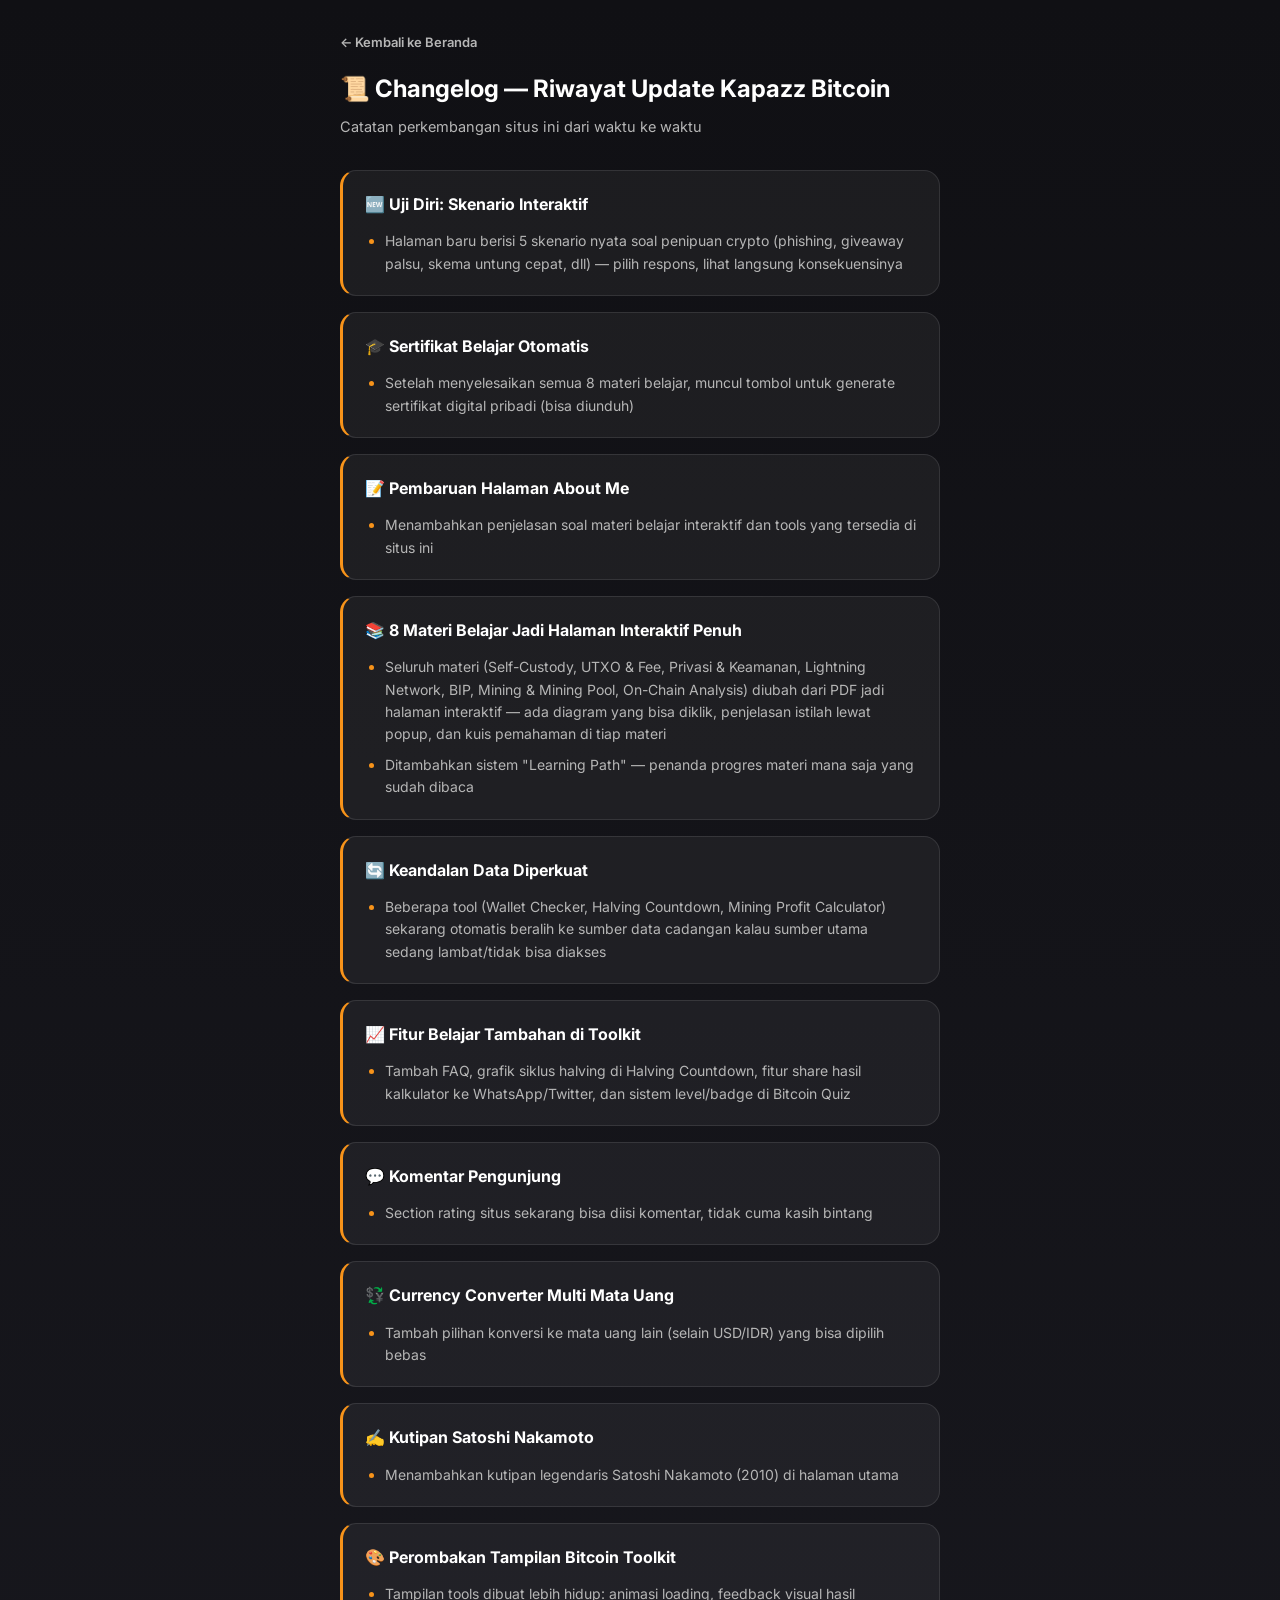
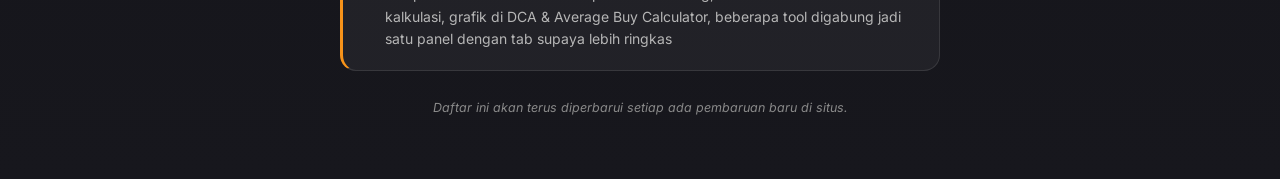
==== changelog/index.html @ 171863ab "update v 12.4 perbaikan banyak bug dan penambahan beberapa fitur baru" ====
<!DOCTYPE html>
<html lang="id">

<head>
    <meta charset="UTF-8">
    <meta name="viewport" content="width=device-width, initial-scale=1.0">
    <title>Changelog — Riwayat Update Kapazz Bitcoin</title>
    <meta name="description" content="Catatan perkembangan situs Kapazz Bitcoin dari waktu ke waktu.">
    <link rel="shortcut icon" href="../assets/icons/favicon.ico">

    <link rel="preconnect" href="https://fonts.googleapis.com">
    <link rel="preconnect" href="https://fonts.gstatic.com" crossorigin>
    <link href="https://fonts.googleapis.com/css2?family=Inter:wght@400;600;700;800&display=swap" rel="stylesheet">

    <link rel="stylesheet" href="style.css">
</head>

<body>

    <div class="changelog-page">

        <header class="changelog-header">
            <a href="../index.html" class="back-btn">← Kembali ke Beranda</a>
            <h1>📜 Changelog — Riwayat Update Kapazz Bitcoin</h1>
            <p class="changelog-subtitle">Catatan perkembangan situs ini dari waktu ke waktu</p>
        </header>

        <main class="changelog-list">

            <div class="changelog-entry">
                <h2>🆕 Uji Diri: Skenario Interaktif</h2>
                <ul>
                    <li>Halaman baru berisi 5 skenario nyata soal penipuan crypto (phishing, giveaway palsu, skema
                        untung cepat, dll) — pilih respons, lihat langsung konsekuensinya</li>
                </ul>
            </div>

            <div class="changelog-entry">
                <h2>🎓 Sertifikat Belajar Otomatis</h2>
                <ul>
                    <li>Setelah menyelesaikan semua 8 materi belajar, muncul tombol untuk generate sertifikat
                        digital pribadi (bisa diunduh)</li>
                </ul>
            </div>

            <div class="changelog-entry">
                <h2>📝 Pembaruan Halaman About Me</h2>
                <ul>
                    <li>Menambahkan penjelasan soal materi belajar interaktif dan tools yang tersedia di situs ini
                    </li>
                </ul>
            </div>

            <div class="changelog-entry">
                <h2>📚 8 Materi Belajar Jadi Halaman Interaktif Penuh</h2>
                <ul>
                    <li>Seluruh materi (Self-Custody, UTXO & Fee, Privasi & Keamanan, Lightning Network, BIP,
                        Mining & Mining Pool, On-Chain Analysis) diubah dari PDF jadi halaman interaktif — ada
                        diagram yang bisa diklik, penjelasan istilah lewat popup, dan kuis pemahaman di tiap materi
                    </li>
                    <li>Ditambahkan sistem "Learning Path" — penanda progres materi mana saja yang sudah dibaca</li>
                </ul>
            </div>

            <div class="changelog-entry">
                <h2>🔄 Keandalan Data Diperkuat</h2>
                <ul>
                    <li>Beberapa tool (Wallet Checker, Halving Countdown, Mining Profit Calculator) sekarang
                        otomatis beralih ke sumber data cadangan kalau sumber utama sedang lambat/tidak bisa
                        diakses</li>
                </ul>
            </div>

            <div class="changelog-entry">
                <h2>📈 Fitur Belajar Tambahan di Toolkit</h2>
                <ul>
                    <li>Tambah FAQ, grafik siklus halving di Halving Countdown, fitur share hasil kalkulator ke
                        WhatsApp/Twitter, dan sistem level/badge di Bitcoin Quiz</li>
                </ul>
            </div>

            <div class="changelog-entry">
                <h2>💬 Komentar Pengunjung</h2>
                <ul>
                    <li>Section rating situs sekarang bisa diisi komentar, tidak cuma kasih bintang</li>
                </ul>
            </div>

            <div class="changelog-entry">
                <h2>💱 Currency Converter Multi Mata Uang</h2>
                <ul>
                    <li>Tambah pilihan konversi ke mata uang lain (selain USD/IDR) yang bisa dipilih bebas</li>
                </ul>
            </div>

            <div class="changelog-entry">
                <h2>✍️ Kutipan Satoshi Nakamoto</h2>
                <ul>
                    <li>Menambahkan kutipan legendaris Satoshi Nakamoto (2010) di halaman utama</li>
                </ul>
            </div>

            <div class="changelog-entry">
                <h2>🎨 Perombakan Tampilan Bitcoin Toolkit</h2>
                <ul>
                    <li>Tampilan tools dibuat lebih hidup: animasi loading, feedback visual hasil kalkulasi, grafik
                        di DCA & Average Buy Calculator, beberapa tool digabung jadi satu panel dengan tab supaya
                        lebih ringkas</li>
                </ul>
            </div>

        </main>

        <p class="changelog-footnote">Daftar ini akan terus diperbarui setiap ada pembaruan baru di situs.</p>

    </div>

</body>

</html>
---- changelog/style.css ----
/* ==================================================
   KAPAZZ BITCOIN — CHANGELOG
   Halaman berdiri sendiri, mandiri (tidak bergantung file
   di folder lain). Tema mengikuti gaya dark + oranye #f7931a
   yang sudah dipakai di seluruh situs.
   ================================================== */

:root {
    --cl-orange: #f7931a;
    --cl-orange-light: #ffb347;
    --cl-orange-soft: rgba(247, 147, 26, 0.1);

    --cl-bg: #101014;
    --cl-bg-alt: #17171d;
    --cl-card: rgba(255, 255, 255, 0.05);
    --cl-card-border: rgba(255, 255, 255, 0.1);

    --cl-text: #ececec;
    --cl-text-dim: #b6b6b6;
    --cl-text-faint: #8a8a8a;

    --cl-font: 'Inter', Arial, sans-serif;
    --cl-radius: 16px;
}

* {
    box-sizing: border-box;
}

body {
    margin: 0;
    background: linear-gradient(180deg, var(--cl-bg) 0%, var(--cl-bg-alt) 100%);
    color: var(--cl-text);
    font-family: var(--cl-font);
    line-height: 1.7;
    -webkit-font-smoothing: antialiased;
}

.changelog-page {
    max-width: 640px;
    margin: 0 auto;
    padding: 28px 20px 60px 20px;
}

@media (max-width: 480px) {
    .changelog-page {
        padding: 20px 14px 48px 14px;
    }
}

/* ---------- HEADER ---------- */
.changelog-header {
    margin-bottom: 30px;
}

.back-btn {
    display: inline-block;
    color: var(--cl-text-dim);
    text-decoration: none;
    font-size: 13px;
    font-weight: 600;
    margin-bottom: 20px;
    transition: color 0.2s ease;
}

.back-btn:hover {
    color: var(--cl-orange);
}

.changelog-header h1 {
    font-size: 24px;
    line-height: 1.35;
    margin: 0 0 10px 0;
    color: #fff;
}

@media (max-width: 480px) {
    .changelog-header h1 {
        font-size: 20px;
    }
}

.changelog-subtitle {
    font-size: 14.5px;
    color: var(--cl-text-dim);
    margin: 0;
}

/* ---------- DAFTAR ENTRY ---------- */
.changelog-list {
    display: flex;
    flex-direction: column;
    gap: 16px;
}

.changelog-entry {
    background: var(--cl-card);
    border: 1px solid var(--cl-card-border);
    border-left: 3px solid var(--cl-orange);
    border-radius: var(--cl-radius);
    padding: 20px 22px;
}

@media (max-width: 480px) {
    .changelog-entry {
        padding: 16px 18px;
    }
}

.changelog-entry h2 {
    font-size: 16px;
    color: #fff;
    margin: 0 0 12px 0;
}

.changelog-entry ul {
    margin: 0;
    padding-left: 20px;
}

.changelog-entry li {
    font-size: 14px;
    color: var(--cl-text-dim);
    line-height: 1.6;
    margin-bottom: 8px;
}

.changelog-entry li:last-child {
    margin-bottom: 0;
}

.changelog-entry li::marker {
    color: var(--cl-orange);
}

/* ---------- CATATAN PENUTUP ---------- */
.changelog-footnote {
    text-align: center;
    font-size: 12.5px;
    color: var(--cl-text-faint);
    margin: 26px 0 0 0;
    font-style: italic;
}
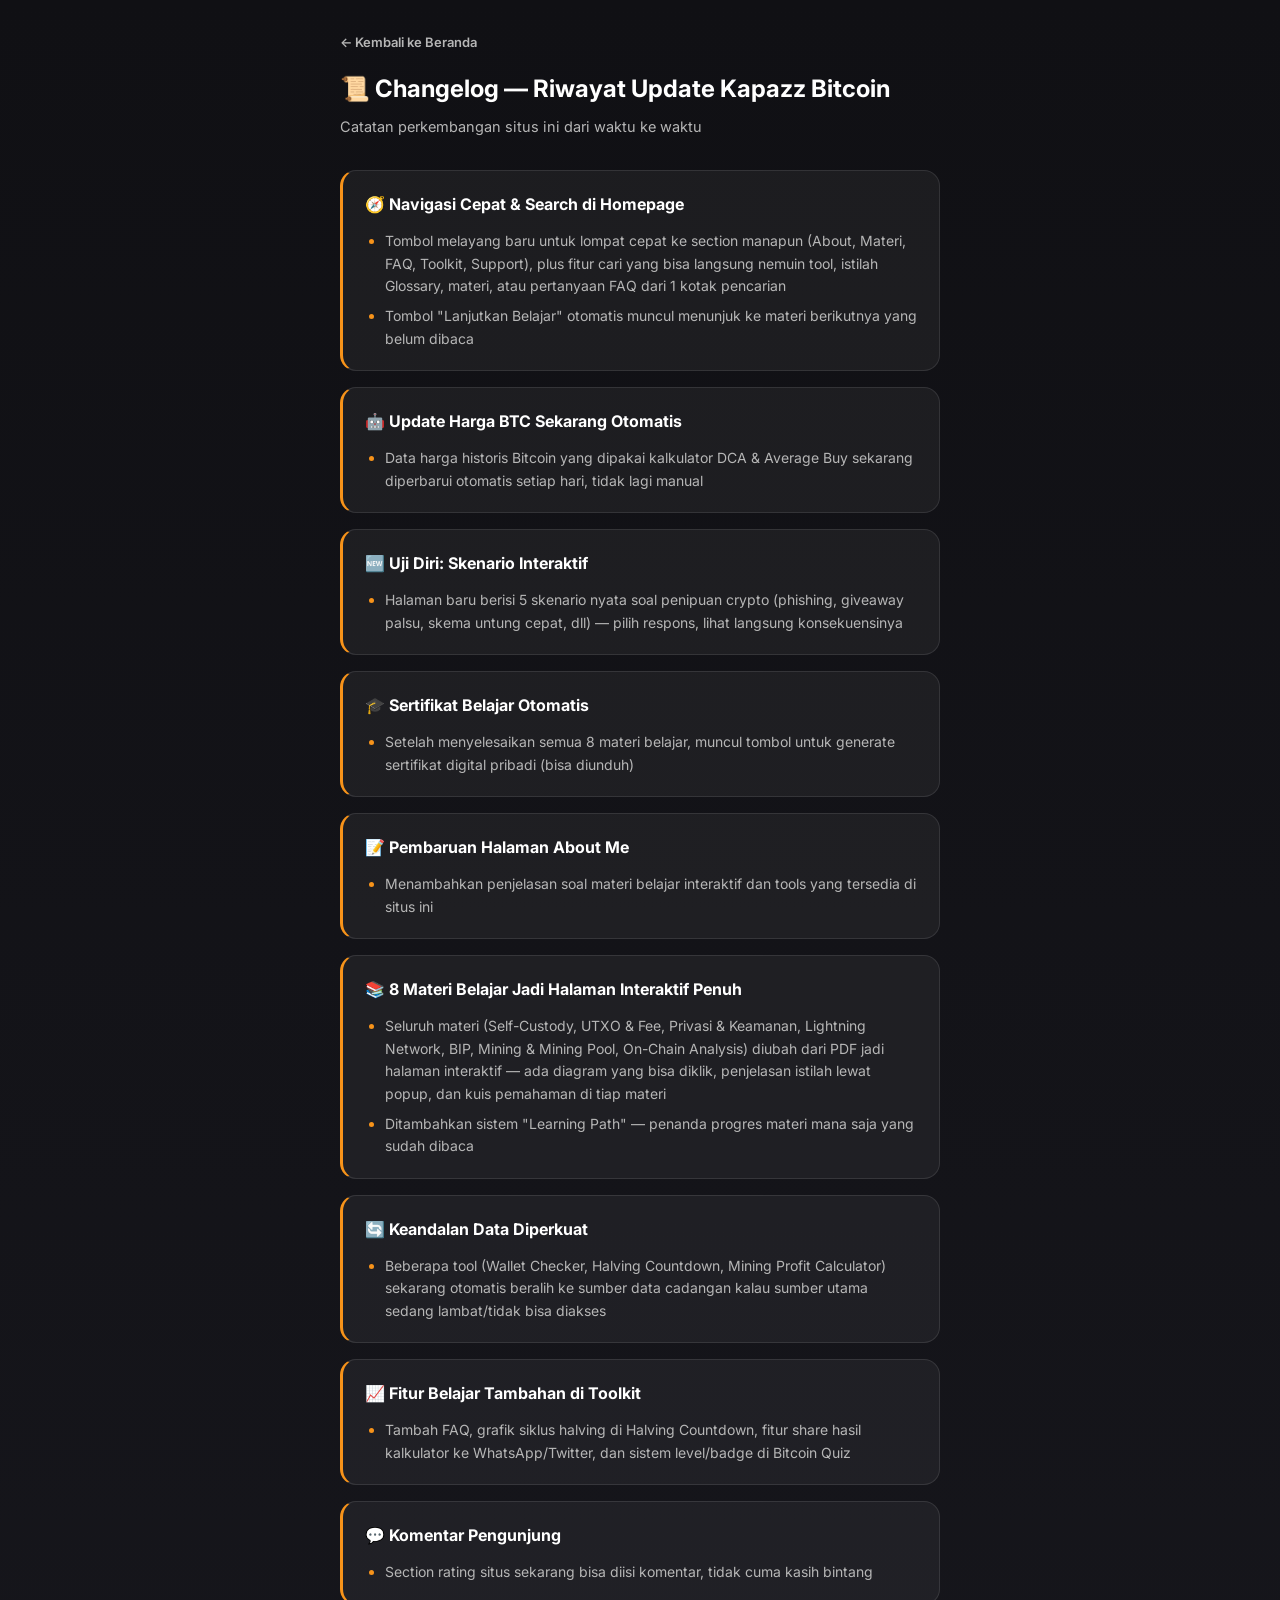
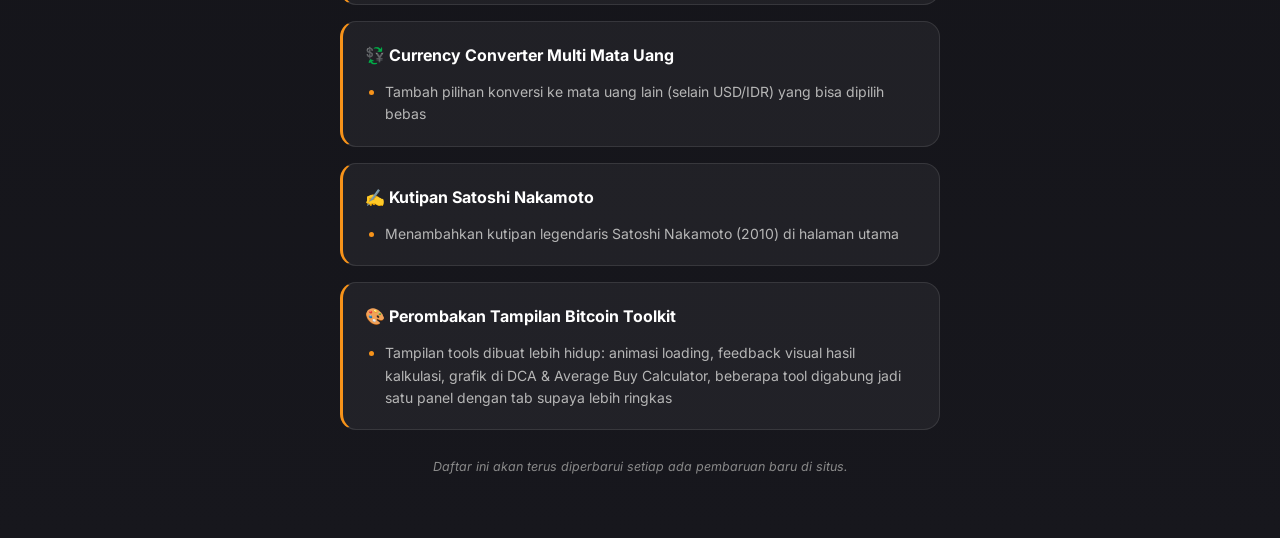
==== commit da7063f4: "update rabu 23 sept 26" ====
--- a/changelog/index.html
+++ b/changelog/index.html
@@ -26,6 +26,25 @@
         </header>
 
         <main class="changelog-list">
+
+            <div class="changelog-entry">
+                <h2>🧭 Navigasi Cepat & Search di Homepage</h2>
+                <ul>
+                    <li>Tombol melayang baru untuk lompat cepat ke section manapun (About, Materi, FAQ, Toolkit,
+                        Support), plus fitur cari yang bisa langsung nemuin tool, istilah Glossary, materi, atau
+                        pertanyaan FAQ dari 1 kotak pencarian</li>
+                    <li>Tombol "Lanjutkan Belajar" otomatis muncul menunjuk ke materi berikutnya yang belum dibaca
+                    </li>
+                </ul>
+            </div>
+
+            <div class="changelog-entry">
+                <h2>🤖 Update Harga BTC Sekarang Otomatis</h2>
+                <ul>
+                    <li>Data harga historis Bitcoin yang dipakai kalkulator DCA & Average Buy sekarang diperbarui
+                        otomatis setiap hari, tidak lagi manual</li>
+                </ul>
+            </div>
 
             <div class="changelog-entry">
                 <h2>🆕 Uji Diri: Skenario Interaktif</h2>
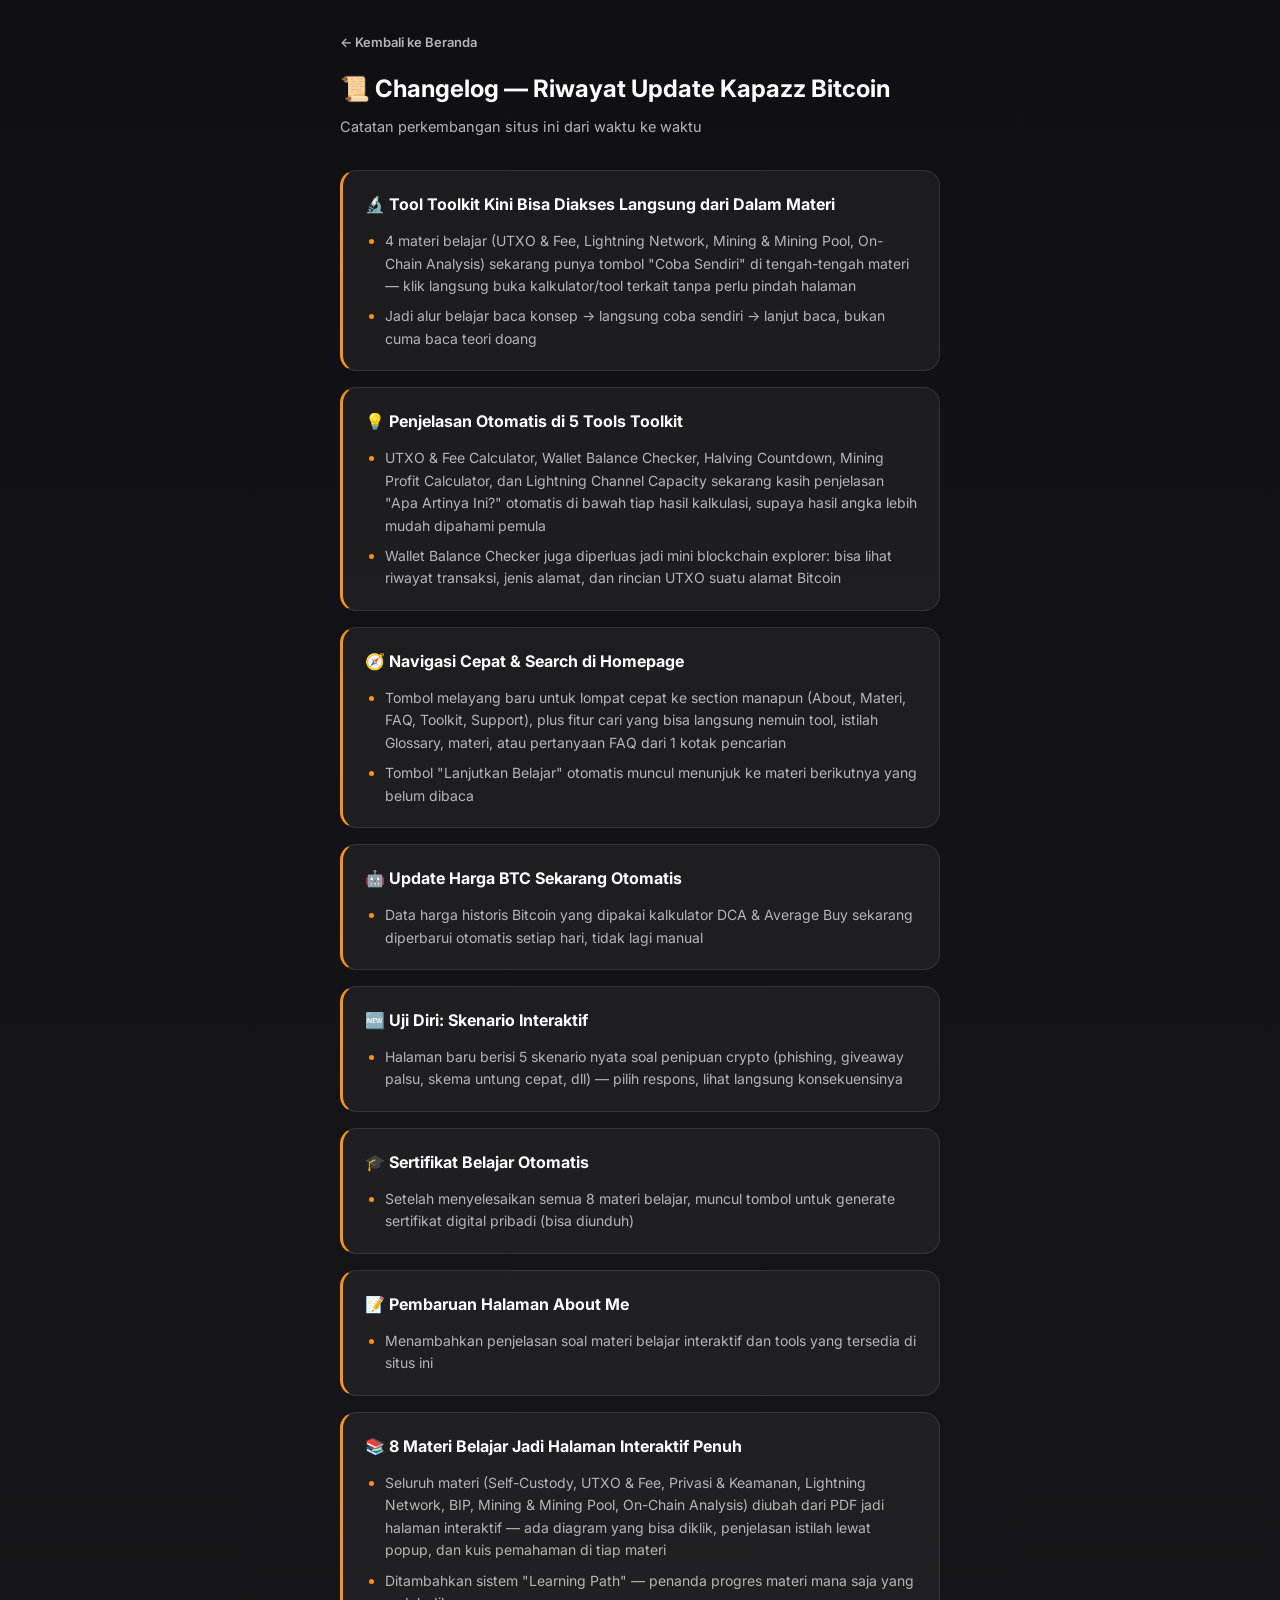
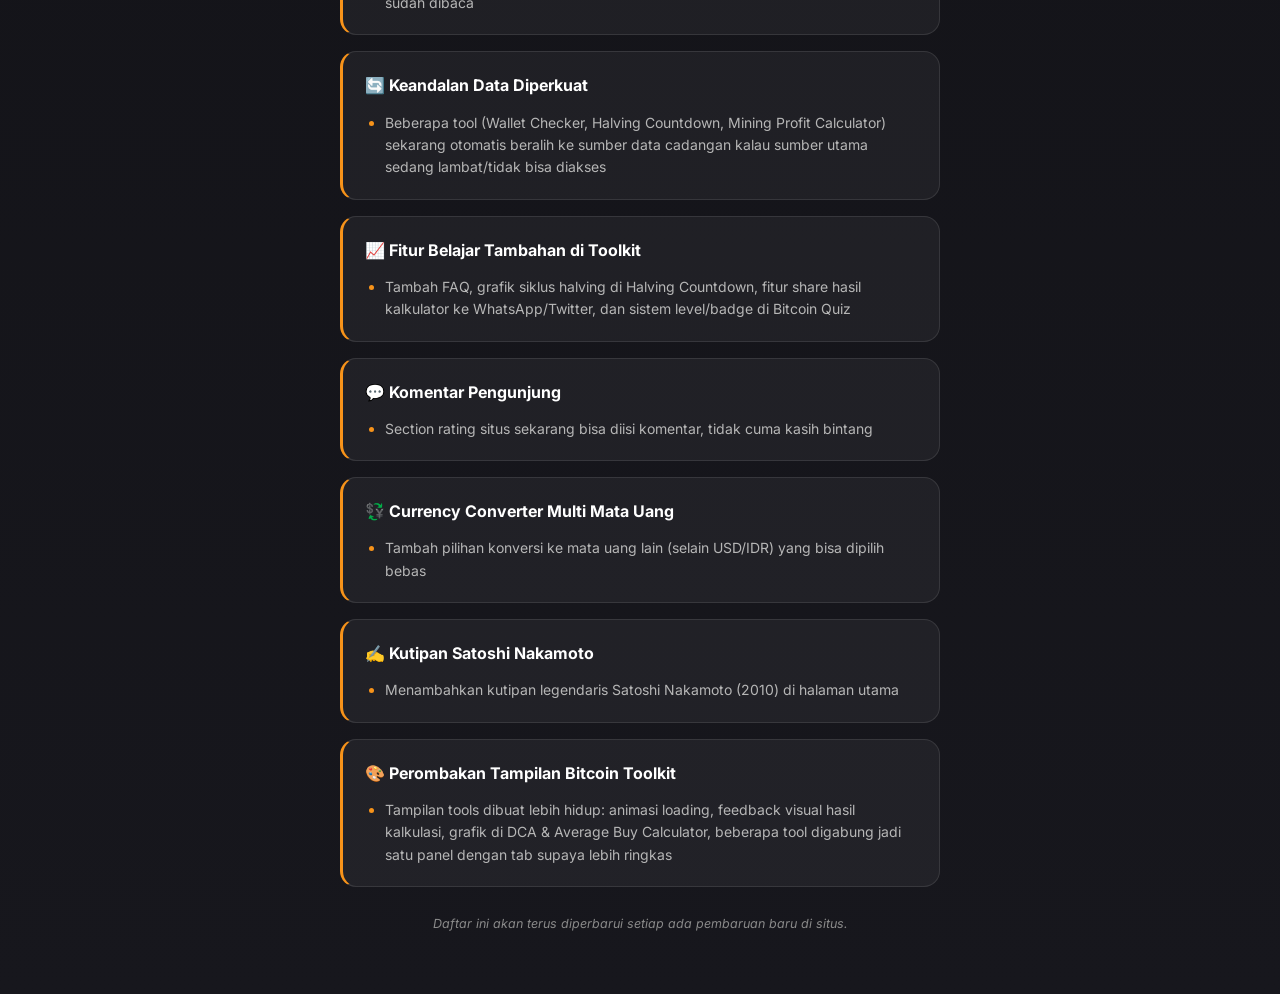
==== commit f176925f: "menambah tools kit di dalam 4 materi" ====
--- a/changelog/index.html
+++ b/changelog/index.html
@@ -26,6 +26,28 @@
         </header>
 
         <main class="changelog-list">
+
+            <div class="changelog-entry">
+                <h2>🔬 Tool Toolkit Kini Bisa Diakses Langsung dari Dalam Materi</h2>
+                <ul>
+                    <li>4 materi belajar (UTXO & Fee, Lightning Network, Mining & Mining Pool, On-Chain Analysis)
+                        sekarang punya tombol "Coba Sendiri" di tengah-tengah materi — klik langsung buka
+                        kalkulator/tool terkait tanpa perlu pindah halaman</li>
+                    <li>Jadi alur belajar baca konsep → langsung coba sendiri → lanjut baca, bukan cuma baca teori
+                        doang</li>
+                </ul>
+            </div>
+
+            <div class="changelog-entry">
+                <h2>💡 Penjelasan Otomatis di 5 Tools Toolkit</h2>
+                <ul>
+                    <li>UTXO & Fee Calculator, Wallet Balance Checker, Halving Countdown, Mining Profit Calculator,
+                        dan Lightning Channel Capacity sekarang kasih penjelasan "Apa Artinya Ini?" otomatis di
+                        bawah tiap hasil kalkulasi, supaya hasil angka lebih mudah dipahami pemula</li>
+                    <li>Wallet Balance Checker juga diperluas jadi mini blockchain explorer: bisa lihat riwayat
+                        transaksi, jenis alamat, dan rincian UTXO suatu alamat Bitcoin</li>
+                </ul>
+            </div>
 
             <div class="changelog-entry">
                 <h2>🧭 Navigasi Cepat & Search di Homepage</h2>
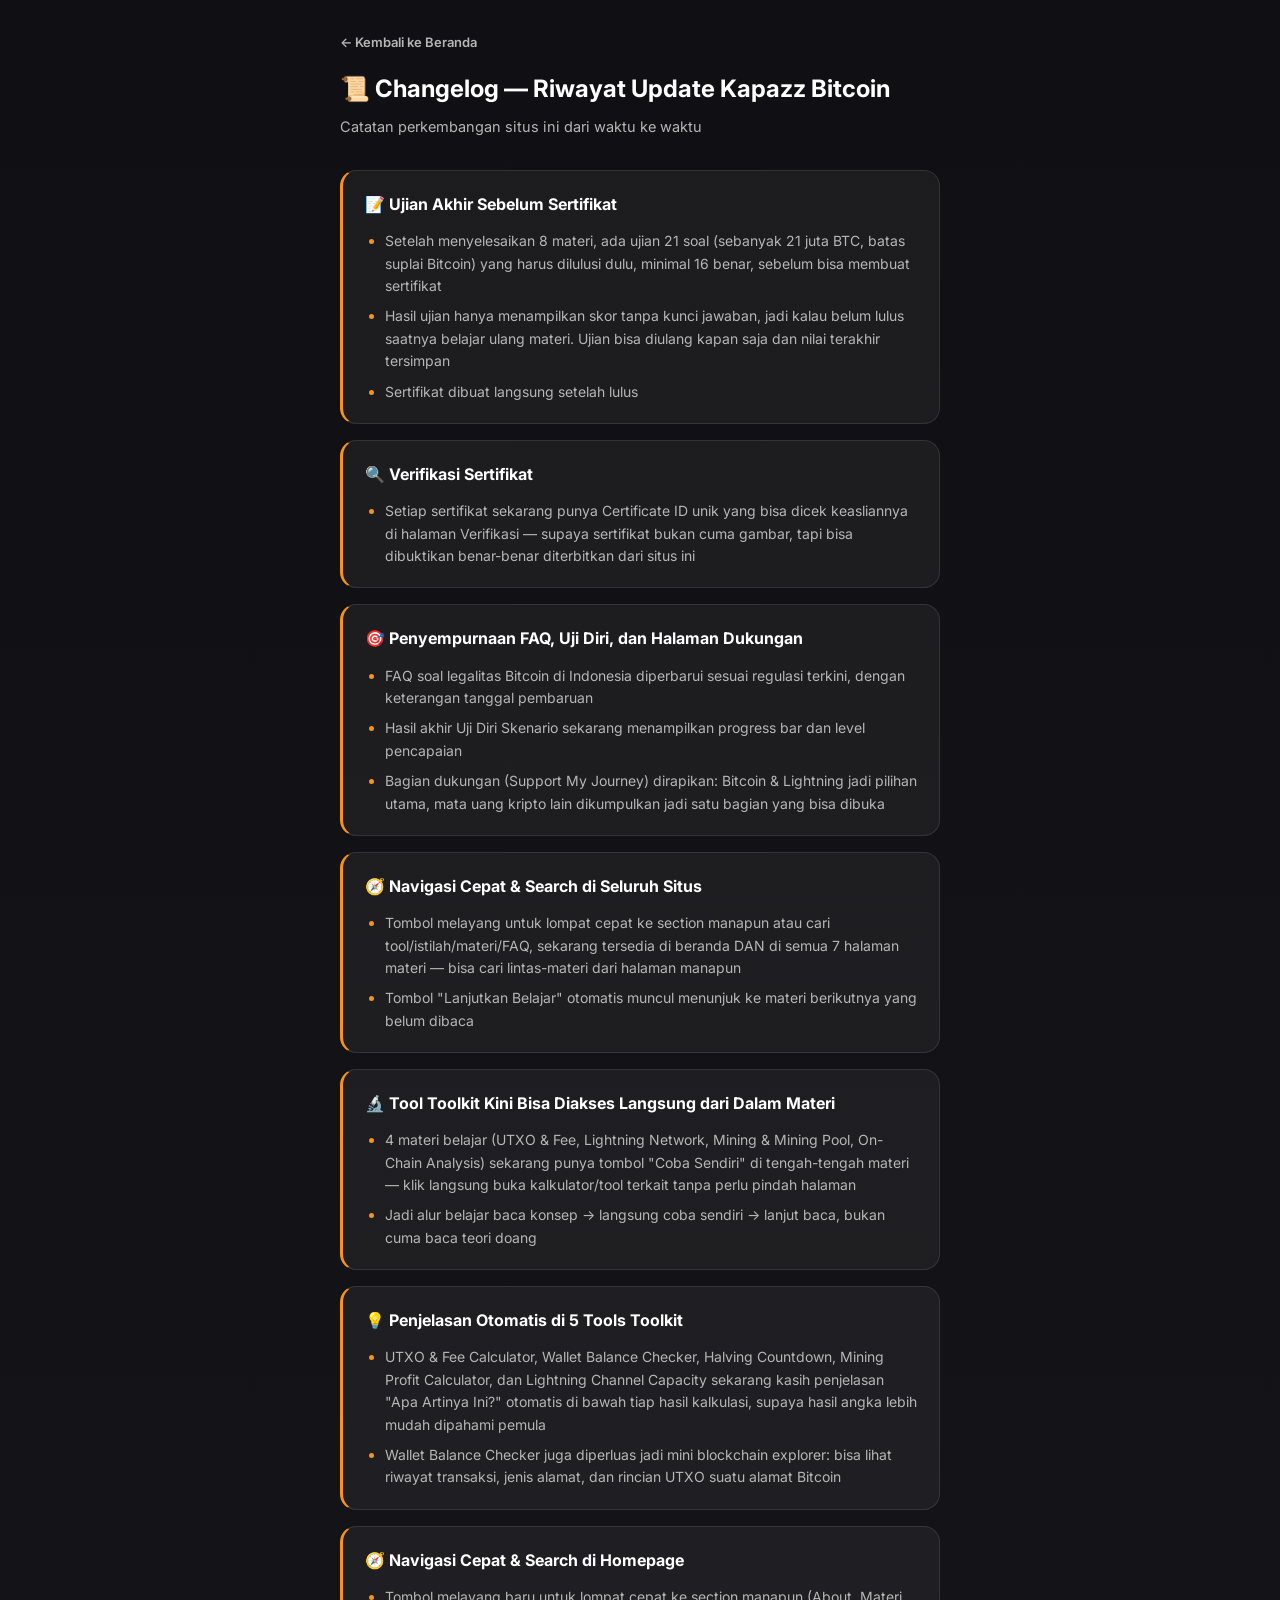
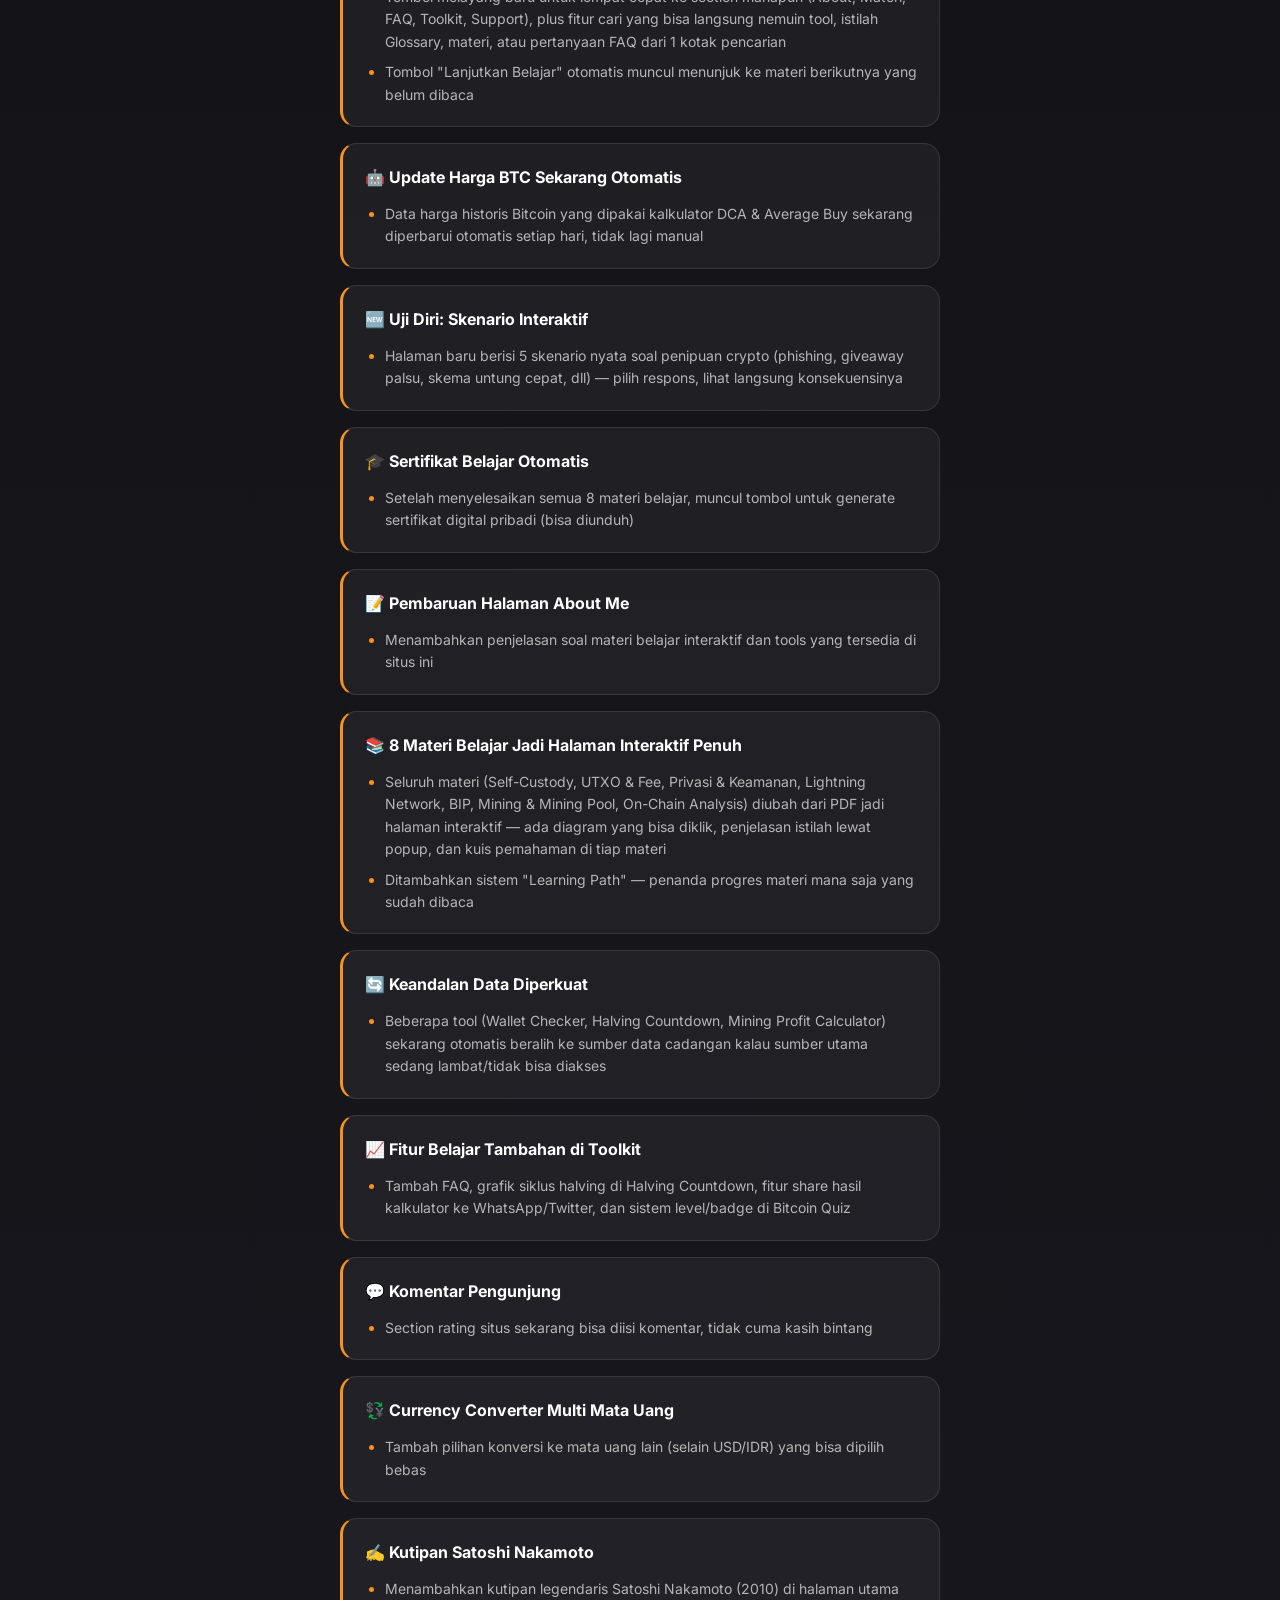
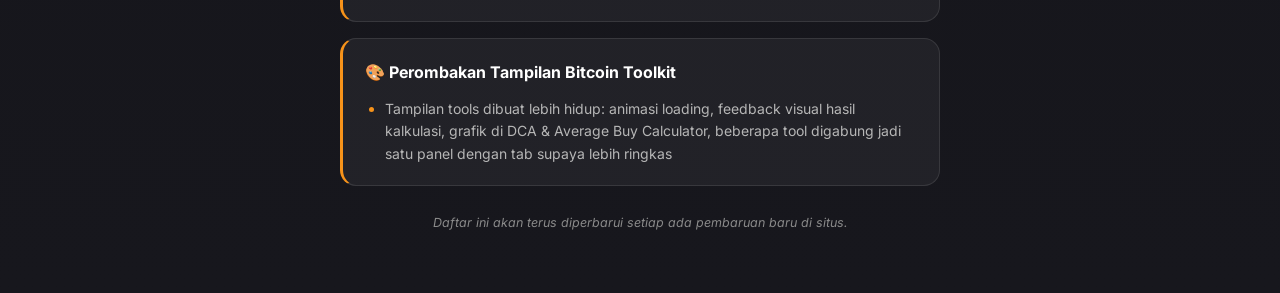
==== commit 1da23496: "add ujian sertifikat" ====
--- a/changelog/index.html
+++ b/changelog/index.html
@@ -26,6 +26,39 @@
         </header>
 
         <main class="changelog-list">
+
+            <div class="changelog-entry">
+                <h2>📝 Ujian Akhir Sebelum Sertifikat</h2>
+                <ul>
+                    <li>Setelah menyelesaikan 8 materi, ada ujian 21 soal (sebanyak 21 juta BTC, batas suplai Bitcoin) yang harus dilulusi dulu, minimal 16 benar, sebelum bisa membuat sertifikat</li>
+                    <li>Hasil ujian hanya menampilkan skor tanpa kunci jawaban, jadi kalau belum lulus saatnya belajar ulang materi. Ujian bisa diulang kapan saja dan nilai terakhir tersimpan</li>
+                    <li>Sertifikat dibuat langsung setelah lulus</li>
+                </ul>
+            </div>
+
+            <div class="changelog-entry">
+                <h2>🔍 Verifikasi Sertifikat</h2>
+                <ul>
+                    <li>Setiap sertifikat sekarang punya Certificate ID unik yang bisa dicek keasliannya di halaman Verifikasi — supaya sertifikat bukan cuma gambar, tapi bisa dibuktikan benar-benar diterbitkan dari situs ini</li>
+                </ul>
+            </div>
+
+            <div class="changelog-entry">
+                <h2>🎯 Penyempurnaan FAQ, Uji Diri, dan Halaman Dukungan</h2>
+                <ul>
+                    <li>FAQ soal legalitas Bitcoin di Indonesia diperbarui sesuai regulasi terkini, dengan keterangan tanggal pembaruan</li>
+                    <li>Hasil akhir Uji Diri Skenario sekarang menampilkan progress bar dan level pencapaian</li>
+                    <li>Bagian dukungan (Support My Journey) dirapikan: Bitcoin & Lightning jadi pilihan utama, mata uang kripto lain dikumpulkan jadi satu bagian yang bisa dibuka</li>
+                </ul>
+            </div>
+
+            <div class="changelog-entry">
+                <h2>🧭 Navigasi Cepat & Search di Seluruh Situs</h2>
+                <ul>
+                    <li>Tombol melayang untuk lompat cepat ke section manapun atau cari tool/istilah/materi/FAQ, sekarang tersedia di beranda DAN di semua 7 halaman materi — bisa cari lintas-materi dari halaman manapun</li>
+                    <li>Tombol "Lanjutkan Belajar" otomatis muncul menunjuk ke materi berikutnya yang belum dibaca</li>
+                </ul>
+            </div>
 
             <div class="changelog-entry">
                 <h2>🔬 Tool Toolkit Kini Bisa Diakses Langsung dari Dalam Materi</h2>
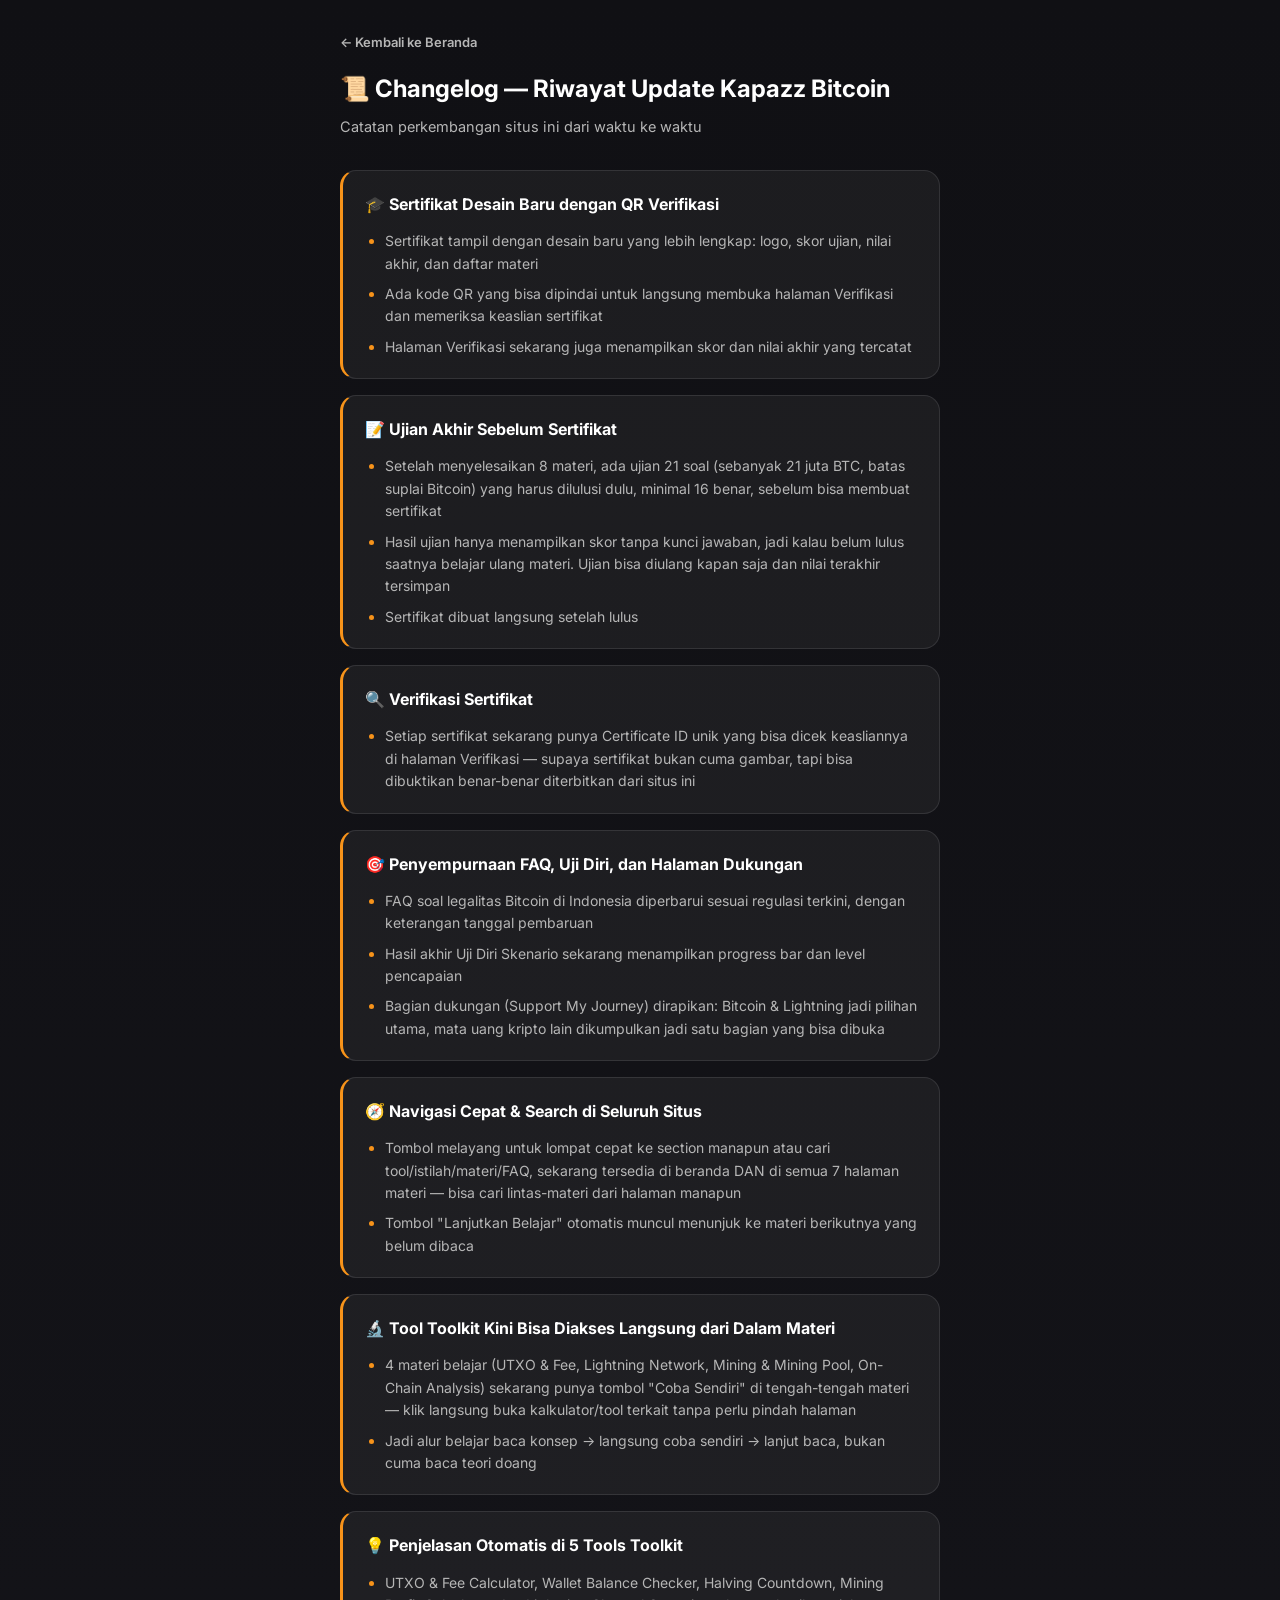
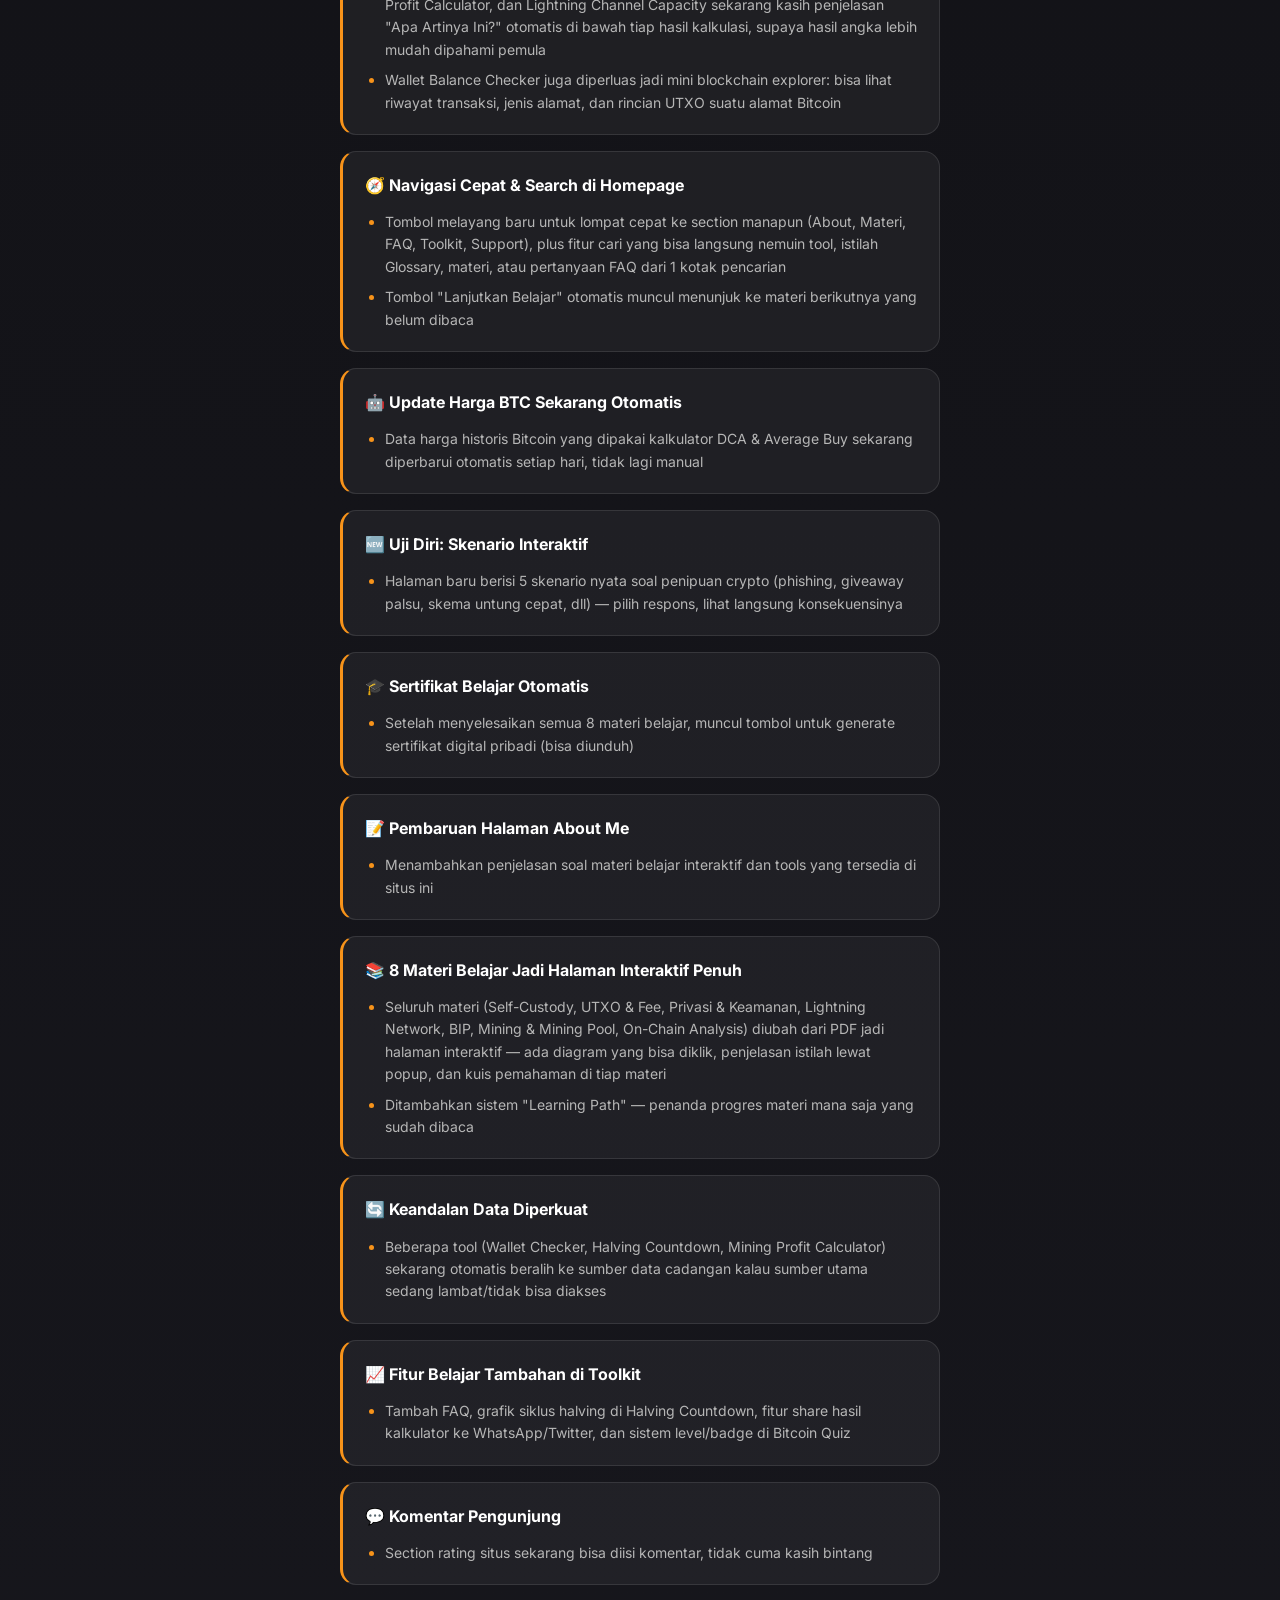
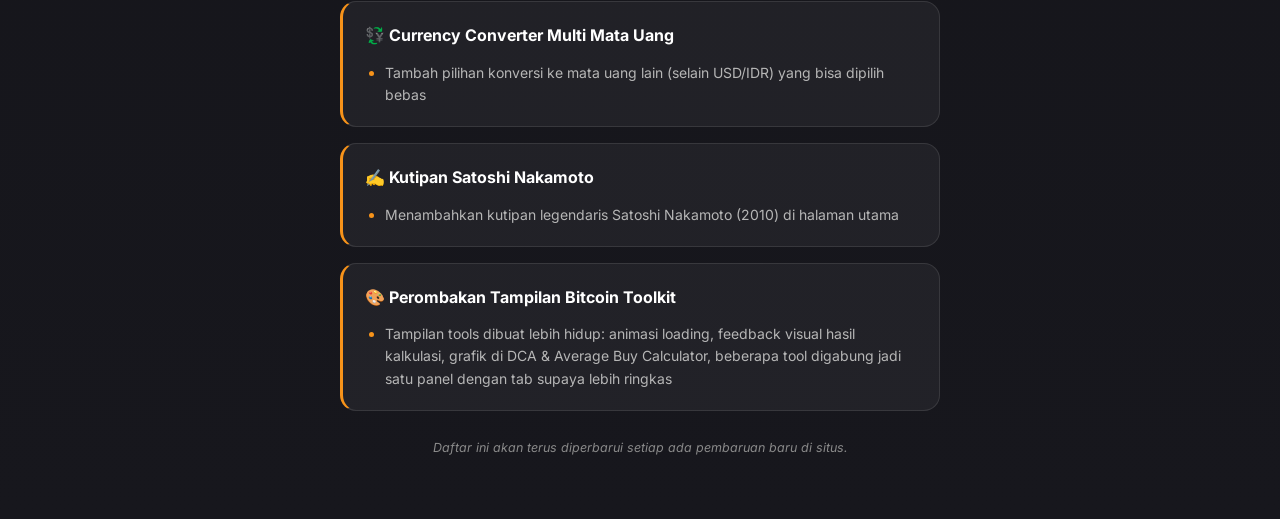
==== commit 43905589: "menambah desain sertifikat baru" ====
--- a/changelog/index.html
+++ b/changelog/index.html
@@ -28,6 +28,15 @@
         <main class="changelog-list">
 
             <div class="changelog-entry">
+                <h2>🎓 Sertifikat Desain Baru dengan QR Verifikasi</h2>
+                <ul>
+                    <li>Sertifikat tampil dengan desain baru yang lebih lengkap: logo, skor ujian, nilai akhir, dan daftar materi</li>
+                    <li>Ada kode QR yang bisa dipindai untuk langsung membuka halaman Verifikasi dan memeriksa keaslian sertifikat</li>
+                    <li>Halaman Verifikasi sekarang juga menampilkan skor dan nilai akhir yang tercatat</li>
+                </ul>
+            </div>
+
+            <div class="changelog-entry">
                 <h2>📝 Ujian Akhir Sebelum Sertifikat</h2>
                 <ul>
                     <li>Setelah menyelesaikan 8 materi, ada ujian 21 soal (sebanyak 21 juta BTC, batas suplai Bitcoin) yang harus dilulusi dulu, minimal 16 benar, sebelum bisa membuat sertifikat</li>
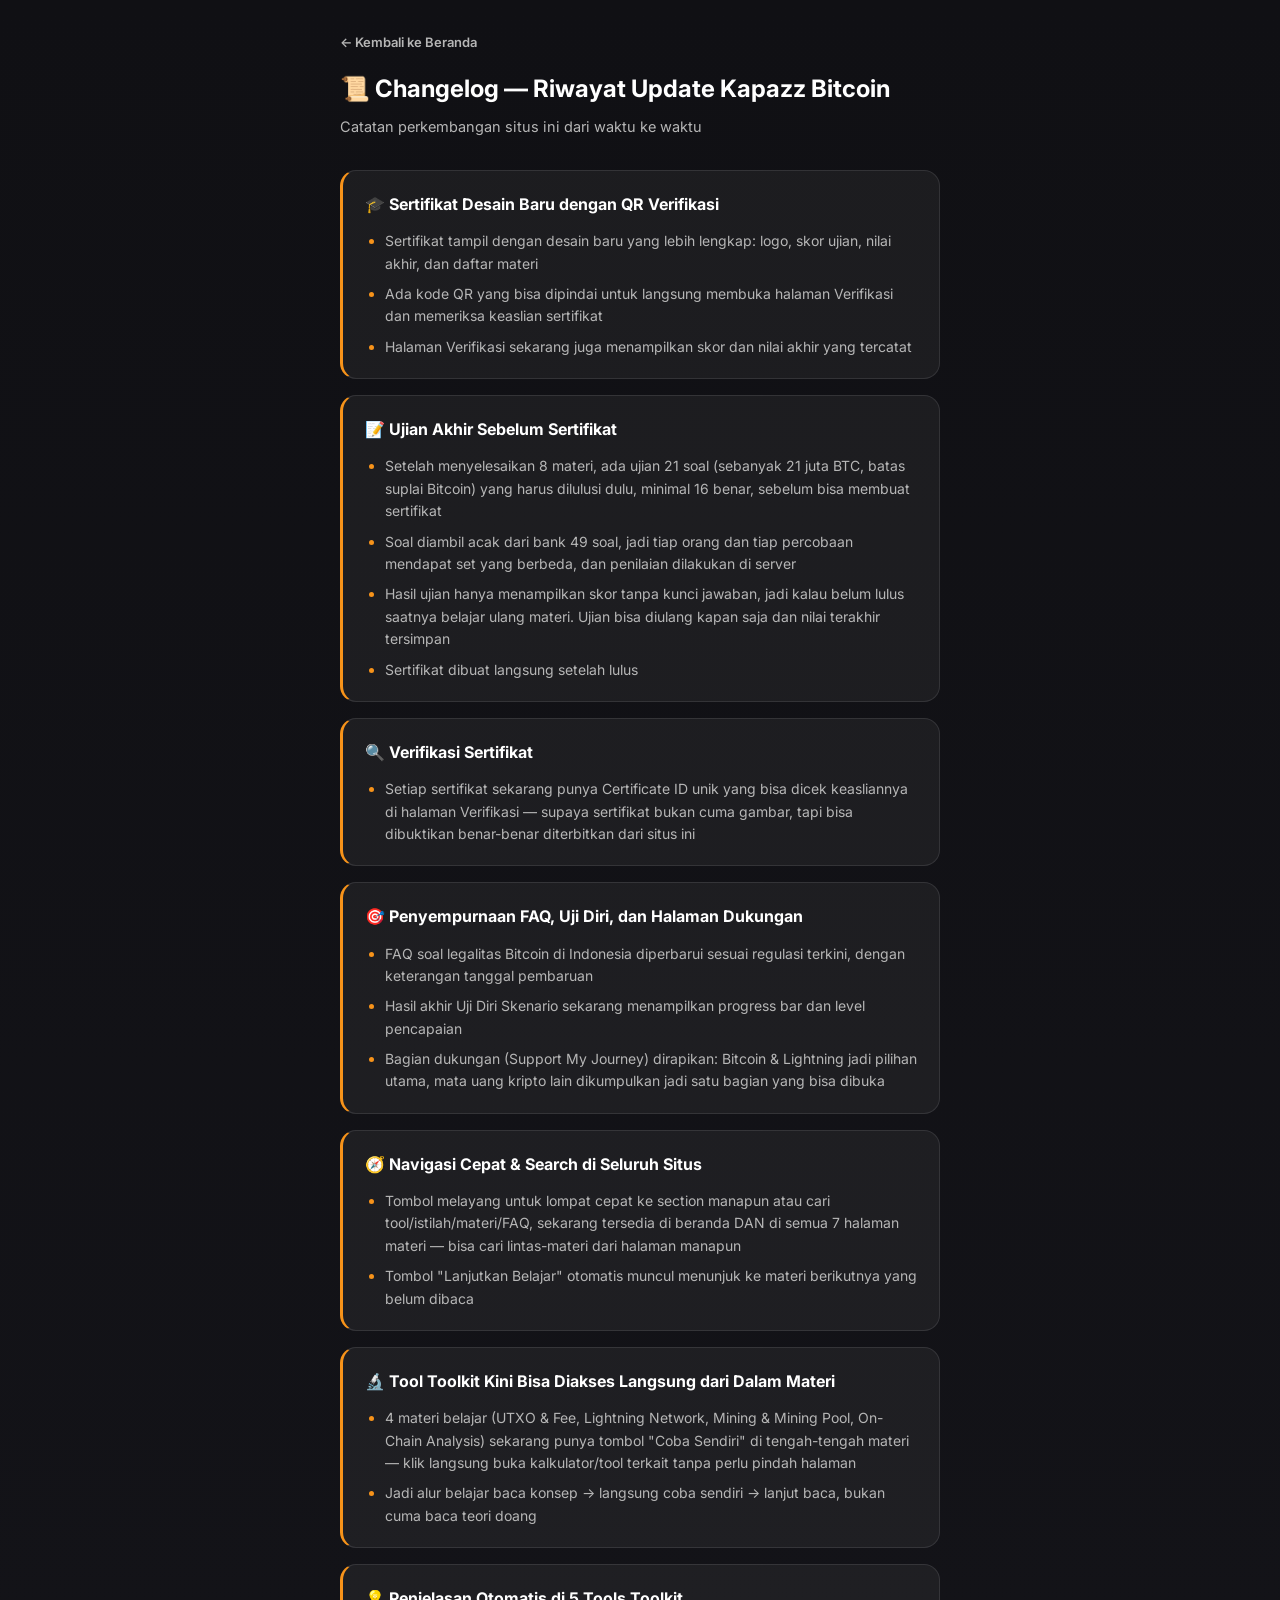
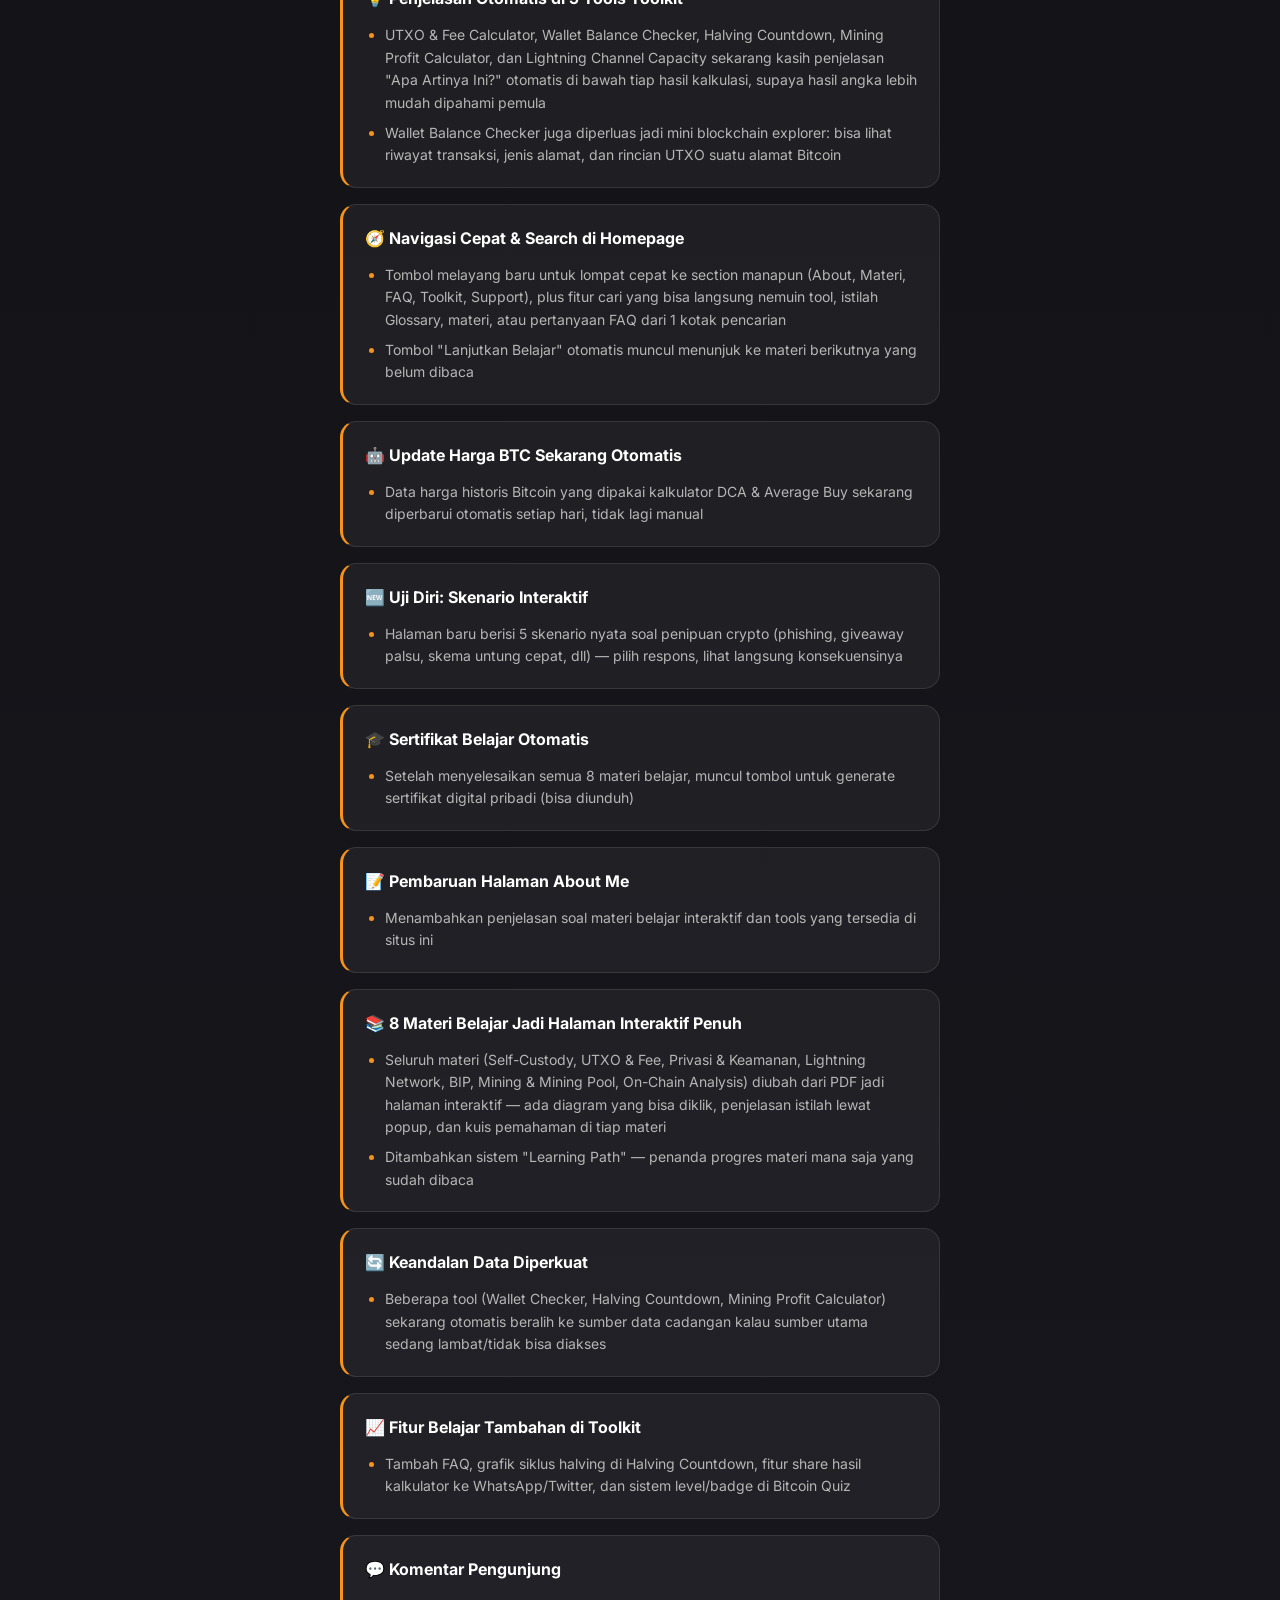
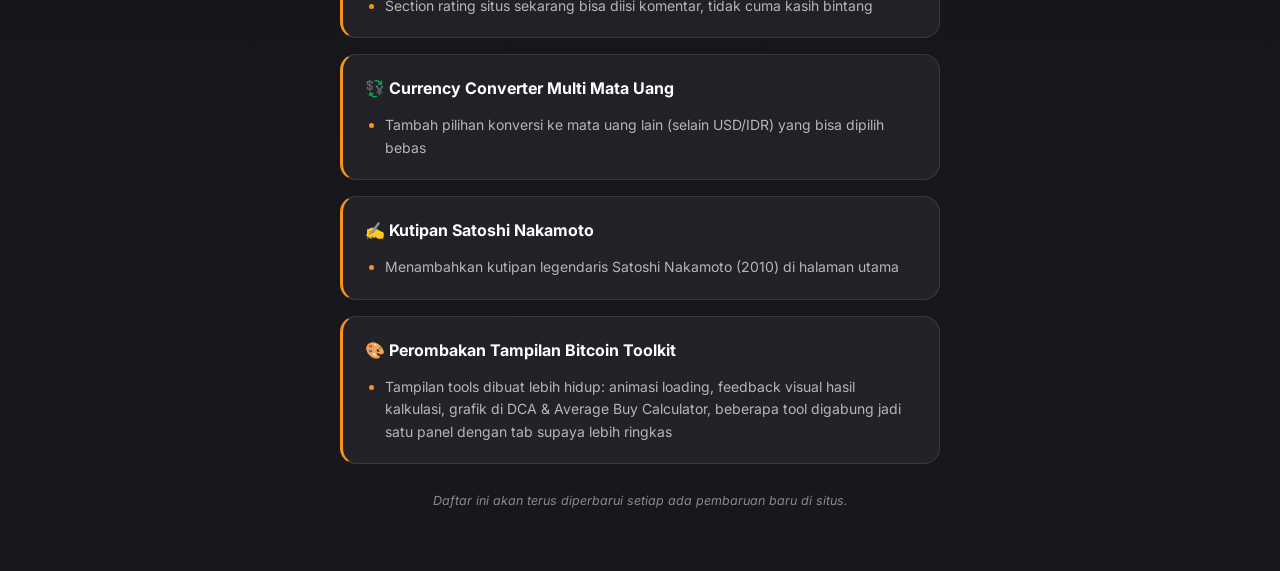
==== commit 84f2cc43: "soal berpindah ke spreadseed" ====
--- a/changelog/index.html
+++ b/changelog/index.html
@@ -40,6 +40,7 @@
                 <h2>📝 Ujian Akhir Sebelum Sertifikat</h2>
                 <ul>
                     <li>Setelah menyelesaikan 8 materi, ada ujian 21 soal (sebanyak 21 juta BTC, batas suplai Bitcoin) yang harus dilulusi dulu, minimal 16 benar, sebelum bisa membuat sertifikat</li>
+                    <li>Soal diambil acak dari bank 49 soal, jadi tiap orang dan tiap percobaan mendapat set yang berbeda, dan penilaian dilakukan di server</li>
                     <li>Hasil ujian hanya menampilkan skor tanpa kunci jawaban, jadi kalau belum lulus saatnya belajar ulang materi. Ujian bisa diulang kapan saja dan nilai terakhir tersimpan</li>
                     <li>Sertifikat dibuat langsung setelah lulus</li>
                 </ul>
